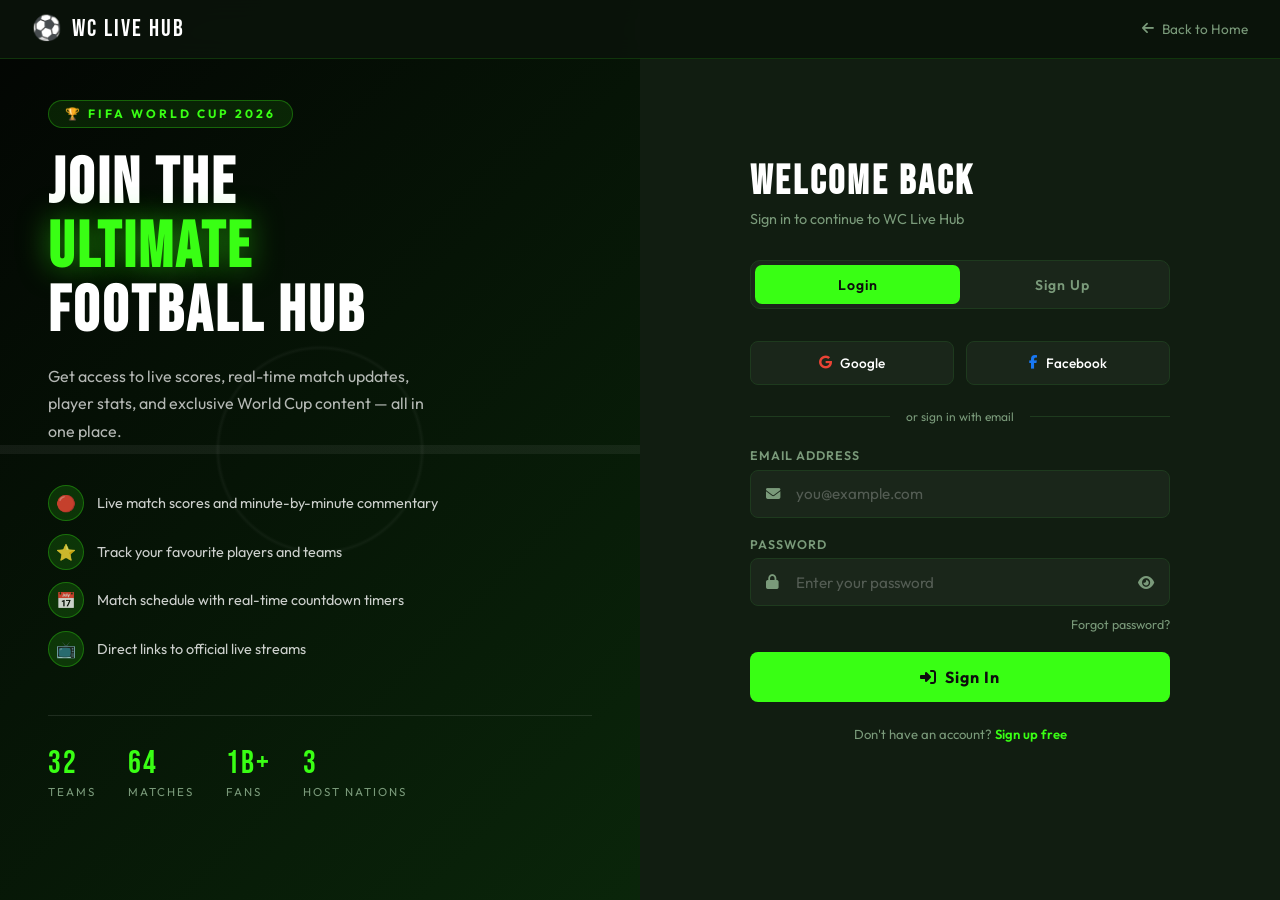
==== login.html @ 577395e6 "Add files via upload" ====
<!DOCTYPE html>
<html lang="en">
<head>
  <meta charset="UTF-8" />
  <meta name="viewport" content="width=device-width, initial-scale=1.0"/>
  <title>Login / Sign Up — FIFA World Cup Live Hub</title>
  <link href="https://fonts.googleapis.com/css2?family=Bebas+Neue&family=Outfit:wght@300;400;500;600;700&display=swap" rel="stylesheet"/>
  <link rel="stylesheet" href="https://cdnjs.cloudflare.com/ajax/libs/font-awesome/6.5.0/css/all.min.css"/>
  <style>
    /* ============================================================
       AUTH PAGE STYLES
       All styles are self-contained in this file so the page
       works independently — no need to import style.css.
    ============================================================ */

    /* CSS Variables — same palette as the main site */
    :root {
      --green-dark:  #0a3d0a;
      --green-mid:   #16711e;
      --green-neon:  #39ff14;
      --green-light: #4caf50;
      --white:       #ffffff;
      --black:       #0d0d0d;
      --dark-bg:     #0a130a;
      --card-bg:     #111d11;
      --card-border: #1e3a1e;
      --gold:        #ffd700;
      --red:         #ff3131;
      --text-muted:  #7a9a7a;
      --font-display: 'Bebas Neue', sans-serif;
      --font-body:    'Outfit', sans-serif;
    }

    /* Reset */
    *, *::before, *::after { margin:0; padding:0; box-sizing:border-box; }
    html { scroll-behavior: smooth; }
    body {
      font-family: var(--font-body);
      background: var(--dark-bg);
      color: var(--white);
      min-height: 100vh;
      overflow-x: hidden;
    }

    /* ---- TOP NAV ---- */
    .top-nav {
      position: fixed;
      top: 0; left: 0; right: 0;
      z-index: 100;
      display: flex;
      align-items: center;
      justify-content: space-between;
      padding: 0.9rem 2rem;
      background: rgba(10,19,10,0.9);
      backdrop-filter: blur(12px);
      border-bottom: 1px solid rgba(57,255,20,0.15);
    }

    .nav-logo {
      display: flex;
      align-items: center;
      gap: 0.5rem;
      font-family: var(--font-display);
      font-size: 1.5rem;
      letter-spacing: 2px;
      text-decoration: none;
      color: var(--white);
    }

    .back-home {
      display: flex;
      align-items: center;
      gap: 0.5rem;
      font-size: 0.85rem;
      color: var(--text-muted);
      text-decoration: none;
      transition: color 0.2s;
    }
    .back-home:hover { color: var(--green-neon); }

    /* ---- PAGE LAYOUT: two-column split ---- */
    .auth-page {
      display: grid;
      grid-template-columns: 1fr 1fr;
      min-height: 100vh;
    }

    /* ---- LEFT PANEL: Football photo + quote ---- */
    .auth-left {
      position: relative;
      overflow: hidden;
      /* Real football stadium photo */
      background-image: url('https://images.unsplash.com/photo-1522778119026-d647f0596c20?w=1200&q=90');
      background-size: cover;
      background-position: center;
    }

    /* Dark overlay so text is readable */
    .auth-left-overlay {
      position: absolute;
      inset: 0;
      background: linear-gradient(
        135deg,
        rgba(0,0,0,0.75) 0%,
        rgba(10,50,10,0.6) 100%
      );
    }

    /* Pitch lines pattern on top of the photo */
    .auth-left-pattern {
      position: absolute;
      inset: 0;
      background-image:
        radial-gradient(circle at 50% 50%,
          transparent 18%,
          rgba(255,255,255,0.04) 18.5%,
          transparent 19%),
        linear-gradient(to bottom,
          transparent 49.5%,
          rgba(255,255,255,0.06) 49.5%,
          rgba(255,255,255,0.06) 50.5%,
          transparent 50.5%);
    }

    .auth-left-content {
      position: relative;
      z-index: 2;
      display: flex;
      flex-direction: column;
      justify-content: center;
      height: 100%;
      padding: 5rem 3rem;
    }

    .auth-badge {
      display: inline-flex;
      align-items: center;
      gap: 0.5rem;
      font-size: 0.75rem;
      font-weight: 700;
      letter-spacing: 3px;
      text-transform: uppercase;
      color: var(--green-neon);
      background: rgba(57,255,20,0.1);
      border: 1px solid rgba(57,255,20,0.3);
      padding: 0.35rem 1rem;
      border-radius: 20px;
      margin-bottom: 1.5rem;
      width: fit-content;
    }

    .auth-left-title {
      font-family: var(--font-display);
      font-size: clamp(2.5rem, 5vw, 4.5rem);
      line-height: 1;
      letter-spacing: 3px;
      color: var(--white);
      margin-bottom: 1.2rem;
    }

    .auth-left-title span {
      color: var(--green-neon);
      text-shadow: 0 0 30px rgba(57,255,20,0.5);
    }

    .auth-left-desc {
      font-size: 1rem;
      color: rgba(255,255,255,0.7);
      line-height: 1.7;
      max-width: 380px;
      margin-bottom: 2.5rem;
    }

    /* Feature pill list */
    .auth-features {
      display: flex;
      flex-direction: column;
      gap: 0.8rem;
    }

    .auth-feature {
      display: flex;
      align-items: center;
      gap: 0.8rem;
      font-size: 0.9rem;
      color: rgba(255,255,255,0.8);
    }

    .feature-icon {
      width: 36px; height: 36px;
      border-radius: 50%;
      background: rgba(57,255,20,0.15);
      border: 1px solid rgba(57,255,20,0.3);
      display: flex; align-items: center; justify-content: center;
      font-size: 1rem;
      flex-shrink: 0;
    }

    /* Stats strip at the bottom of left panel */
    .auth-stats {
      display: flex;
      gap: 2rem;
      margin-top: 3rem;
      padding-top: 2rem;
      border-top: 1px solid rgba(255,255,255,0.1);
    }

    .auth-stat span:first-child {
      display: block;
      font-family: var(--font-display);
      font-size: 2rem;
      color: var(--green-neon);
      letter-spacing: 2px;
      line-height: 1;
    }

    .auth-stat span:last-child {
      font-size: 0.72rem;
      text-transform: uppercase;
      letter-spacing: 2px;
      color: var(--text-muted);
    }

    /* ---- RIGHT PANEL: Form ---- */
    .auth-right {
      display: flex;
      flex-direction: column;
      align-items: center;
      justify-content: center;
      padding: 5rem 3rem;
      background: var(--card-bg);
      overflow-y: auto;
    }

    .auth-form-box {
      width: 100%;
      max-width: 420px;
    }

    .auth-form-box h2 {
      font-family: var(--font-display);
      font-size: 2.5rem;
      letter-spacing: 3px;
      margin-bottom: 0.3rem;
    }

    .auth-form-box p.sub {
      font-size: 0.9rem;
      color: var(--text-muted);
      margin-bottom: 2rem;
    }

    /* ---- Tab switcher: LOGIN / SIGN UP ---- */
    .auth-tabs {
      display: flex;
      background: rgba(255,255,255,0.04);
      border-radius: 10px;
      padding: 4px;
      margin-bottom: 2rem;
      border: 1px solid var(--card-border);
    }

    .auth-tab {
      flex: 1;
      padding: 0.65rem;
      text-align: center;
      font-size: 0.88rem;
      font-weight: 600;
      letter-spacing: 1px;
      cursor: pointer;
      border-radius: 7px;
      transition: all 0.25s ease;
      color: var(--text-muted);
      border: none;
      background: none;
      font-family: var(--font-body);
    }

    .auth-tab.active {
      background: var(--green-neon);
      color: var(--black);
    }

    /* ---- Form panels — only one visible at a time ---- */
    .form-panel { display: none; }
    .form-panel.active { display: block; }

    /* ---- Input group ---- */
    .input-group {
      position: relative;
      margin-bottom: 1.2rem;
    }

    .input-group label {
      display: block;
      font-size: 0.78rem;
      font-weight: 600;
      letter-spacing: 1px;
      text-transform: uppercase;
      color: var(--text-muted);
      margin-bottom: 0.4rem;
    }

    .input-group .input-wrap {
      position: relative;
    }

    /* Icon inside the input field */
    .input-group .input-icon {
      position: absolute;
      left: 1rem;
      top: 50%;
      transform: translateY(-50%);
      color: var(--text-muted);
      font-size: 0.9rem;
      pointer-events: none;
    }

    .input-group input {
      width: 100%;
      padding: 0.85rem 1rem 0.85rem 2.8rem;
      background: rgba(255,255,255,0.04);
      border: 1px solid var(--card-border);
      border-radius: 8px;
      color: var(--white);
      font-family: var(--font-body);
      font-size: 0.95rem;
      transition: border-color 0.25s, box-shadow 0.25s;
      outline: none;
    }

    .input-group input:focus {
      border-color: var(--green-neon);
      box-shadow: 0 0 0 3px rgba(57,255,20,0.1);
    }

    .input-group input::placeholder {
      color: rgba(255,255,255,0.25);
    }

    /* Toggle password visibility button */
    .eye-btn {
      position: absolute;
      right: 0.8rem;
      top: 50%;
      transform: translateY(-50%);
      background: none;
      border: none;
      color: var(--text-muted);
      cursor: pointer;
      font-size: 0.9rem;
      padding: 0.2rem;
    }

    .eye-btn:hover { color: var(--green-neon); }

    /* Two inputs side by side */
    .input-row {
      display: grid;
      grid-template-columns: 1fr 1fr;
      gap: 1rem;
    }

    /* Favourite team selector */
    .input-group select {
      width: 100%;
      padding: 0.85rem 1rem 0.85rem 2.8rem;
      background: rgba(255,255,255,0.04);
      border: 1px solid var(--card-border);
      border-radius: 8px;
      color: var(--white);
      font-family: var(--font-body);
      font-size: 0.95rem;
      outline: none;
      cursor: pointer;
      transition: border-color 0.25s;
      -webkit-appearance: none;
      appearance: none;
    }

    .input-group select:focus {
      border-color: var(--green-neon);
    }

    .input-group select option {
      background: var(--card-bg);
      color: var(--white);
    }

    /* Checkbox style */
    .checkbox-group {
      display: flex;
      align-items: flex-start;
      gap: 0.6rem;
      margin-bottom: 1.5rem;
      font-size: 0.82rem;
      color: var(--text-muted);
    }

    .checkbox-group input[type="checkbox"] {
      width: 16px; height: 16px;
      margin-top: 2px;
      accent-color: var(--green-neon);
      cursor: pointer;
      flex-shrink: 0;
    }

    .checkbox-group a {
      color: var(--green-neon);
      text-decoration: none;
    }

    .checkbox-group a:hover { text-decoration: underline; }

    /* Submit button */
    .submit-btn {
      width: 100%;
      padding: 0.95rem;
      background: var(--green-neon);
      color: var(--black);
      border: none;
      border-radius: 8px;
      font-family: var(--font-body);
      font-size: 1rem;
      font-weight: 700;
      letter-spacing: 1px;
      cursor: pointer;
      transition: all 0.3s ease;
      display: flex;
      align-items: center;
      justify-content: center;
      gap: 0.5rem;
    }

    .submit-btn:hover {
      background: #2dcc0f;
      transform: translateY(-2px);
      box-shadow: 0 8px 25px rgba(57,255,20,0.35);
    }

    .submit-btn:active {
      transform: translateY(0);
    }

    /* Divider with "or" text */
    .divider {
      display: flex;
      align-items: center;
      gap: 1rem;
      margin: 1.5rem 0;
      font-size: 0.75rem;
      color: var(--text-muted);
    }

    .divider::before,
    .divider::after {
      content: '';
      flex: 1;
      height: 1px;
      background: var(--card-border);
    }

    /* Social login buttons (Google / Apple) */
    .social-btns {
      display: grid;
      grid-template-columns: 1fr 1fr;
      gap: 0.8rem;
      margin-bottom: 1.5rem;
    }

    .social-btn {
      display: flex;
      align-items: center;
      justify-content: center;
      gap: 0.5rem;
      padding: 0.75rem;
      background: rgba(255,255,255,0.04);
      border: 1px solid var(--card-border);
      border-radius: 8px;
      color: var(--white);
      font-size: 0.85rem;
      font-weight: 500;
      cursor: pointer;
      transition: all 0.25s;
      font-family: var(--font-body);
    }

    .social-btn:hover {
      border-color: var(--green-neon);
      background: rgba(57,255,20,0.05);
    }

    /* Forgot password link */
    .forgot-link {
      text-align: right;
      margin-top: -0.8rem;
      margin-bottom: 1.2rem;
    }

    .forgot-link a {
      font-size: 0.78rem;
      color: var(--text-muted);
      text-decoration: none;
      transition: color 0.2s;
    }

    .forgot-link a:hover { color: var(--green-neon); }

    /* Password strength bar */
    .strength-bar-wrap {
      margin-top: 0.4rem;
    }

    .strength-bar-track {
      height: 4px;
      background: rgba(255,255,255,0.08);
      border-radius: 2px;
      overflow: hidden;
    }

    .strength-bar-fill {
      height: 100%;
      width: 0%;
      border-radius: 2px;
      transition: width 0.4s, background 0.4s;
    }

    .strength-label {
      font-size: 0.7rem;
      color: var(--text-muted);
      margin-top: 0.3rem;
    }

    /* Success / Error toast notification */
    .toast {
      display: none;
      position: fixed;
      top: 5rem; right: 1.5rem;
      z-index: 9999;
      padding: 1rem 1.5rem;
      border-radius: 10px;
      font-size: 0.9rem;
      font-weight: 600;
      min-width: 260px;
      animation: slide-in-right 0.4s ease;
      box-shadow: 0 8px 30px rgba(0,0,0,0.4);
    }

    .toast.success {
      background: var(--green-mid);
      border: 1px solid var(--green-neon);
      color: var(--white);
    }

    .toast.error {
      background: #3d0a0a;
      border: 1px solid var(--red);
      color: var(--white);
    }

    @keyframes slide-in-right {
      from { transform: translateX(120%); opacity: 0; }
      to   { transform: translateX(0);   opacity: 1; }
    }

    /* ---- RESPONSIVE ---- */
    @media (max-width: 768px) {
      .auth-page { grid-template-columns: 1fr; }
      .auth-left  { display: none; } /* Hide photo on mobile */
      .auth-right { padding: 5rem 1.5rem 2rem; }
      .input-row  { grid-template-columns: 1fr; }
      .social-btns { grid-template-columns: 1fr; }
    }
  </style>
</head>
<body>

  <!-- ---- TOP NAVIGATION ---- -->
  <nav class="top-nav">
    <a href="index.html" class="nav-logo">
      <span>⚽</span> WC Live Hub
    </a>
    <a href="index.html" class="back-home">
      <i class="fa fa-arrow-left"></i> Back to Home
    </a>
  </nav>

  <!-- ---- TOAST NOTIFICATION ---- -->
  <!-- This appears in the corner when login/signup succeeds or fails -->
  <div class="toast" id="toast"></div>

  <!-- ============================================================
       MAIN AUTH PAGE — Two-column layout
  ============================================================ -->
  <div class="auth-page">

    <!-- ======== LEFT PANEL: Pitch photo + info ======== -->
    <div class="auth-left">
      <div class="auth-left-overlay"></div>
      <div class="auth-left-pattern"></div>

      <div class="auth-left-content">
        <span class="auth-badge">🏆 FIFA WORLD CUP 2026</span>

        <h1 class="auth-left-title">
          Join The<br/>
          <span>Ultimate</span><br/>
          Football Hub
        </h1>

        <p class="auth-left-desc">
          Get access to live scores, real-time match updates,
          player stats, and exclusive World Cup content — all in one place.
        </p>

        <!-- Feature list -->
        <div class="auth-features">
          <div class="auth-feature">
            <div class="feature-icon">🔴</div>
            <span>Live match scores and minute-by-minute commentary</span>
          </div>
          <div class="auth-feature">
            <div class="feature-icon">⭐</div>
            <span>Track your favourite players and teams</span>
          </div>
          <div class="auth-feature">
            <div class="feature-icon">📅</div>
            <span>Match schedule with real-time countdown timers</span>
          </div>
          <div class="auth-feature">
            <div class="feature-icon">📺</div>
            <span>Direct links to official live streams</span>
          </div>
        </div>

        <!-- Stat strip -->
        <div class="auth-stats">
          <div class="auth-stat">
            <span>32</span><span>Teams</span>
          </div>
          <div class="auth-stat">
            <span>64</span><span>Matches</span>
          </div>
          <div class="auth-stat">
            <span>1B+</span><span>Fans</span>
          </div>
          <div class="auth-stat">
            <span>3</span><span>Host Nations</span>
          </div>
        </div>
      </div>
    </div>

    <!-- ======== RIGHT PANEL: Login / Signup form ======== -->
    <div class="auth-right">
      <div class="auth-form-box">

        <h2 id="formTitle">Welcome Back</h2>
        <p class="sub" id="formSub">Sign in to continue to WC Live Hub</p>

        <!-- Tab switcher -->
        <div class="auth-tabs">
          <button class="auth-tab active" id="loginTab" onclick="switchTab('login')">
            Login
          </button>
          <button class="auth-tab" id="signupTab" onclick="switchTab('signup')">
            Sign Up
          </button>
        </div>

        <!-- ============ LOGIN FORM ============ -->
        <div class="form-panel active" id="loginPanel">

          <!-- Social login buttons -->
          <div class="social-btns">
            <button class="social-btn" onclick="socialLogin('Google')">
              <i class="fab fa-google" style="color:#EA4335"></i> Google
            </button>
            <button class="social-btn" onclick="socialLogin('Facebook')">
              <i class="fab fa-facebook-f" style="color:#1877F2"></i> Facebook
            </button>
          </div>

          <div class="divider">or sign in with email</div>

          <!-- Email -->
          <div class="input-group">
            <label>Email Address</label>
            <div class="input-wrap">
              <i class="fa fa-envelope input-icon"></i>
              <input type="email" id="loginEmail"
                     placeholder="you@example.com"
                     autocomplete="email"/>
            </div>
          </div>

          <!-- Password -->
          <div class="input-group">
            <label>Password</label>
            <div class="input-wrap">
              <i class="fa fa-lock input-icon"></i>
              <input type="password" id="loginPassword"
                     placeholder="Enter your password"
                     autocomplete="current-password"/>
              <button class="eye-btn" onclick="togglePassword('loginPassword', this)" type="button">
                <i class="fa fa-eye"></i>
              </button>
            </div>
          </div>

          <!-- Forgot password -->
          <div class="forgot-link">
            <a href="#" onclick="showToast('Password reset link sent to your email!', 'success'); return false;">
              Forgot password?
            </a>
          </div>

          <!-- Submit -->
          <button class="submit-btn" onclick="handleLogin()">
            <i class="fa fa-sign-in-alt"></i> Sign In
          </button>

          <p style="text-align:center; margin-top:1.5rem; font-size:0.82rem; color:var(--text-muted)">
            Don't have an account?
            <a href="#" onclick="switchTab('signup'); return false;"
               style="color:var(--green-neon); text-decoration:none; font-weight:600">
              Sign up free
            </a>
          </p>
        </div>
        <!-- END LOGIN FORM -->

        <!-- ============ SIGNUP FORM ============ -->
        <div class="form-panel" id="signupPanel">

          <!-- Social signup -->
          <div class="social-btns">
            <button class="social-btn" onclick="socialLogin('Google')">
              <i class="fab fa-google" style="color:#EA4335"></i> Google
            </button>
            <button class="social-btn" onclick="socialLogin('Facebook')">
              <i class="fab fa-facebook-f" style="color:#1877F2"></i> Facebook
            </button>
          </div>

          <div class="divider">or create with email</div>

          <!-- First Name + Last Name (side by side) -->
          <div class="input-row">
            <div class="input-group">
              <label>First Name</label>
              <div class="input-wrap">
                <i class="fa fa-user input-icon"></i>
                <input type="text" id="firstName" placeholder="John"/>
              </div>
            </div>
            <div class="input-group">
              <label>Last Name</label>
              <div class="input-wrap">
                <i class="fa fa-user input-icon"></i>
                <input type="text" id="lastName" placeholder="Doe"/>
              </div>
            </div>
          </div>

          <!-- Email -->
          <div class="input-group">
            <label>Email Address</label>
            <div class="input-wrap">
              <i class="fa fa-envelope input-icon"></i>
              <input type="email" id="signupEmail"
                     placeholder="you@example.com"
                     autocomplete="email"/>
            </div>
          </div>

          <!-- Favourite Team dropdown -->
          <div class="input-group">
            <label>Favourite Team</label>
            <div class="input-wrap">
              <i class="fa fa-futbol input-icon"></i>
              <select id="favTeam">
                <option value="">Select your team...</option>
                <option>🇧🇷 Brazil</option>
                <option>🇦🇷 Argentina</option>
                <option>🇫🇷 France</option>
                <option>🇩🇪 Germany</option>
                <option>🏴󠁧󠁢󠁥󠁮󠁧󠁿 England</option>
                <option>🇪🇸 Spain</option>
                <option>🇵🇹 Portugal</option>
                <option>🇮🇹 Italy</option>
                <option>🇳🇱 Netherlands</option>
                <option>🇺🇸 USA</option>
                <option>🇯🇵 Japan</option>
                <option>🇲🇦 Morocco</option>
              </select>
            </div>
          </div>

          <!-- Password -->
          <div class="input-group">
            <label>Password</label>
            <div class="input-wrap">
              <i class="fa fa-lock input-icon"></i>
              <input type="password" id="signupPassword"
                     placeholder="Create a strong password"
                     oninput="checkStrength(this.value)"
                     autocomplete="new-password"/>
              <button class="eye-btn" onclick="togglePassword('signupPassword', this)" type="button">
                <i class="fa fa-eye"></i>
              </button>
            </div>
            <!-- Password strength indicator -->
            <div class="strength-bar-wrap">
              <div class="strength-bar-track">
                <div class="strength-bar-fill" id="strengthFill"></div>
              </div>
              <div class="strength-label" id="strengthLabel">Enter a password</div>
            </div>
          </div>

          <!-- Confirm Password -->
          <div class="input-group">
            <label>Confirm Password</label>
            <div class="input-wrap">
              <i class="fa fa-lock input-icon"></i>
              <input type="password" id="confirmPassword"
                     placeholder="Re-enter your password"
                     autocomplete="new-password"/>
              <button class="eye-btn" onclick="togglePassword('confirmPassword', this)" type="button">
                <i class="fa fa-eye"></i>
              </button>
            </div>
          </div>

          <!-- Terms & conditions checkbox -->
          <div class="checkbox-group">
            <input type="checkbox" id="termsCheck"/>
            <label for="termsCheck">
              I agree to the
              <a href="#" onclick="return false;">Terms of Service</a> and
              <a href="#" onclick="return false;">Privacy Policy</a>
            </label>
          </div>

          <!-- Submit -->
          <button class="submit-btn" onclick="handleSignup()">
            <i class="fa fa-user-plus"></i> Create Account
          </button>

          <p style="text-align:center; margin-top:1.5rem; font-size:0.82rem; color:var(--text-muted)">
            Already have an account?
            <a href="#" onclick="switchTab('login'); return false;"
               style="color:var(--green-neon); text-decoration:none; font-weight:600">
              Sign in
            </a>
          </p>
        </div>
        <!-- END SIGNUP FORM -->

      </div>
    </div>
    <!-- END RIGHT PANEL -->

  </div>
  <!-- END AUTH PAGE -->

  <!-- ============================================================
       JAVASCRIPT FOR AUTH PAGE
  ============================================================ -->
  <script>

    // ============================================================
    // TAB SWITCHER — toggle between Login and Sign Up panels
    // ============================================================
    function switchTab(tab) {
      const loginTab    = document.getElementById("loginTab");
      const signupTab   = document.getElementById("signupTab");
      const loginPanel  = document.getElementById("loginPanel");
      const signupPanel = document.getElementById("signupPanel");
      const formTitle   = document.getElementById("formTitle");
      const formSub     = document.getElementById("formSub");

      if (tab === "login") {
        // Activate Login tab
        loginTab.classList.add("active");
        signupTab.classList.remove("active");
        loginPanel.classList.add("active");
        signupPanel.classList.remove("active");
        formTitle.innerText = "Welcome Back";
        formSub.innerText   = "Sign in to continue to WC Live Hub";

      } else {
        // Activate Sign Up tab
        signupTab.classList.add("active");
        loginTab.classList.remove("active");
        signupPanel.classList.add("active");
        loginPanel.classList.remove("active");
        formTitle.innerText = "Create Account";
        formSub.innerText   = "Join millions of football fans worldwide";
      }
    }


    // ============================================================
    // SHOW TOAST — small notification popup in the corner
    // type: "success" (green) or "error" (red)
    // ============================================================
    function showToast(message, type) {
      const toast = document.getElementById("toast");
      toast.textContent = (type === "success" ? "✅ " : "❌ ") + message;
      toast.className   = "toast " + type;
      toast.style.display = "block";

      // Auto-hide after 3.5 seconds
      setTimeout(function () {
        toast.style.display = "none";
      }, 3500);
    }


    // ============================================================
    // TOGGLE PASSWORD VISIBILITY
    // ============================================================
    function togglePassword(inputId, btn) {
      const input = document.getElementById(inputId);
      const icon  = btn.querySelector("i");

      if (input.type === "password") {
        input.type = "text";       // Show password
        icon.className = "fa fa-eye-slash";
      } else {
        input.type = "password";   // Hide password
        icon.className = "fa fa-eye";
      }
    }


    // ============================================================
    // PASSWORD STRENGTH CHECKER
    // Checks length, numbers, uppercase, special characters
    // ============================================================
    function checkStrength(password) {
      const fill  = document.getElementById("strengthFill");
      const label = document.getElementById("strengthLabel");

      let score = 0;

      if (password.length >= 8)                        score++; // Length
      if (/[A-Z]/.test(password))                      score++; // Uppercase
      if (/[0-9]/.test(password))                      score++; // Numbers
      if (/[^A-Za-z0-9]/.test(password))               score++; // Special chars

      // Map score to visual feedback
      const levels = [
        { width: "0%",   color: "transparent", text: "Enter a password" },
        { width: "25%",  color: "#ff3131",      text: "Weak — too short" },
        { width: "50%",  color: "#ff9900",      text: "Fair — add numbers" },
        { width: "75%",  color: "#ffd700",      text: "Good — add symbols" },
        { width: "100%", color: "#39ff14",      text: "Strong ✓" }
      ];

      const level = password.length === 0 ? 0 : score;
      fill.style.width      = levels[level].width;
      fill.style.background = levels[level].color;
      label.textContent     = levels[level].text;
      label.style.color     = levels[level].color;
    }


    // ============================================================
    // HANDLE LOGIN — validates form and redirects on success
    // ============================================================
    function handleLogin() {
      const email    = document.getElementById("loginEmail").value.trim();
      const password = document.getElementById("loginPassword").value;

      // Basic validation — check fields are not empty
      if (!email || !password) {
        showToast("Please fill in all fields.", "error");
        return;
      }

      // Check valid email format using a simple regex pattern
      const emailRegex = /^[^\s@]+@[^\s@]+\.[^\s@]+$/;
      if (!emailRegex.test(email)) {
        showToast("Please enter a valid email address.", "error");
        return;
      }

      if (password.length < 6) {
        showToast("Password must be at least 6 characters.", "error");
        return;
      }

      // ---- Success! ----
      // In a real project this would call an API/backend.
      // Here we simulate it by saving to localStorage and redirecting.
      localStorage.setItem("wc_user_email", email);
      localStorage.setItem("wc_logged_in", "true");

      showToast("Login successful! Redirecting...", "success");

      // Redirect to main page after 1.5 seconds
      setTimeout(function () {
        window.location.href = "index.html";
      }, 1500);
    }


    // ============================================================
    // HANDLE SIGNUP — validates all fields
    // ============================================================
    function handleSignup() {
      const firstName = document.getElementById("firstName").value.trim();
      const lastName  = document.getElementById("lastName").value.trim();
      const email     = document.getElementById("signupEmail").value.trim();
      const password  = document.getElementById("signupPassword").value;
      const confirm   = document.getElementById("confirmPassword").value;
      const terms     = document.getElementById("termsCheck").checked;

      // Check all fields are filled
      if (!firstName || !lastName || !email || !password || !confirm) {
        showToast("Please fill in all fields.", "error");
        return;
      }

      // Valid email check
      const emailRegex = /^[^\s@]+@[^\s@]+\.[^\s@]+$/;
      if (!emailRegex.test(email)) {
        showToast("Please enter a valid email address.", "error");
        return;
      }

      // Password minimum length
      if (password.length < 8) {
        showToast("Password must be at least 8 characters.", "error");
        return;
      }

      // Passwords must match
      if (password !== confirm) {
        showToast("Passwords do not match.", "error");
        return;
      }

      // User must agree to terms
      if (!terms) {
        showToast("Please accept the Terms of Service.", "error");
        return;
      }

      // ---- Success! ----
      localStorage.setItem("wc_user_name",  firstName + " " + lastName);
      localStorage.setItem("wc_user_email", email);
      localStorage.setItem("wc_logged_in",  "true");

      showToast("Account created! Welcome to WC Live Hub 🎉", "success");

      setTimeout(function () {
        window.location.href = "index.html";
      }, 1800);
    }


    // ============================================================
    // SOCIAL LOGIN (demo only)
    // ============================================================
    function socialLogin(provider) {
      showToast("Connecting to " + provider + "...", "success");
      setTimeout(function () {
        localStorage.setItem("wc_logged_in", "true");
        localStorage.setItem("wc_user_email", provider.toLowerCase() + "@demo.com");
        window.location.href = "index.html";
      }, 1500);
    }


    // ============================================================
    // CHECK IF ALREADY LOGGED IN
    // If the user visits login page while already logged in,
    // redirect them straight to the homepage.
    // ============================================================
    if (localStorage.getItem("wc_logged_in") === "true") {
      // Comment out this line if you want to always see the login page
      // window.location.href = "index.html";
    }

  </script>
</body>
</html>
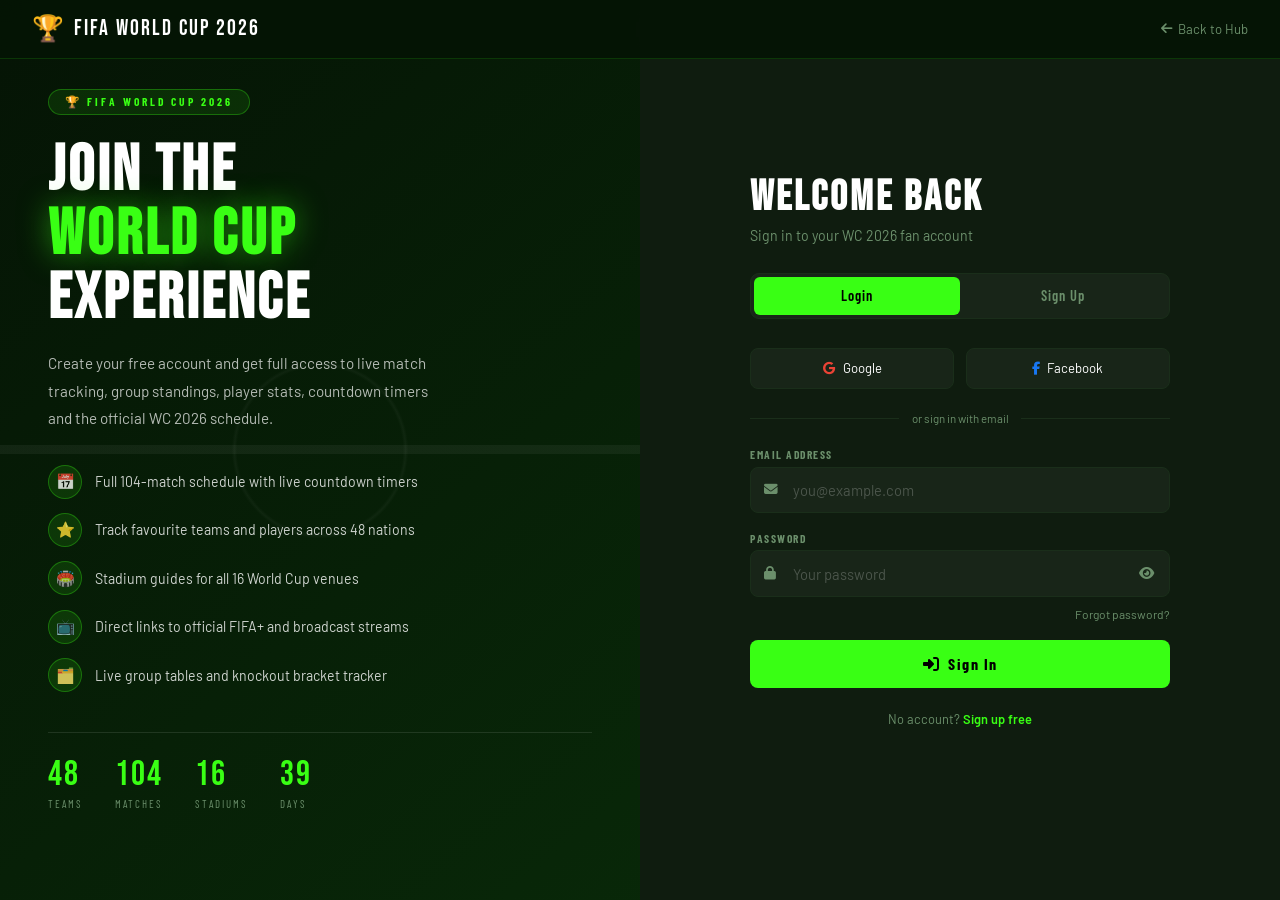
==== commit aafc7733: "Add files via upload" ====
--- a/login.html
+++ b/login.html
@@ -1,1091 +1,549 @@
 <!DOCTYPE html>
 <html lang="en">
 <head>
-  <meta charset="UTF-8" />
+  <meta charset="UTF-8"/>
   <meta name="viewport" content="width=device-width, initial-scale=1.0"/>
-  <title>Login / Sign Up — FIFA World Cup Live Hub</title>
-  <link href="https://fonts.googleapis.com/css2?family=Bebas+Neue&family=Outfit:wght@300;400;500;600;700&display=swap" rel="stylesheet"/>
+  <title>Login / Sign Up — FIFA World Cup 2026 Fan Hub</title>
+  <link href="https://fonts.googleapis.com/css2?family=Bebas+Neue&family=Barlow+Condensed:wght@400;600;700;800&family=Barlow:wght@300;400;500;600&display=swap" rel="stylesheet"/>
   <link rel="stylesheet" href="https://cdnjs.cloudflare.com/ajax/libs/font-awesome/6.5.0/css/all.min.css"/>
   <style>
-    /* ============================================================
-       AUTH PAGE STYLES
-       All styles are self-contained in this file so the page
-       works independently — no need to import style.css.
-    ============================================================ */
-
-    /* CSS Variables — same palette as the main site */
-    :root {
-      --green-dark:  #0a3d0a;
-      --green-mid:   #16711e;
-      --green-neon:  #39ff14;
-      --green-light: #4caf50;
-      --white:       #ffffff;
-      --black:       #0d0d0d;
-      --dark-bg:     #0a130a;
-      --card-bg:     #111d11;
-      --card-border: #1e3a1e;
-      --gold:        #ffd700;
-      --red:         #ff3131;
-      --text-muted:  #7a9a7a;
-      --font-display: 'Bebas Neue', sans-serif;
-      --font-body:    'Outfit', sans-serif;
-    }
-
-    /* Reset */
-    *, *::before, *::after { margin:0; padding:0; box-sizing:border-box; }
-    html { scroll-behavior: smooth; }
-    body {
-      font-family: var(--font-body);
-      background: var(--dark-bg);
-      color: var(--white);
-      min-height: 100vh;
-      overflow-x: hidden;
-    }
-
-    /* ---- TOP NAV ---- */
-    .top-nav {
-      position: fixed;
-      top: 0; left: 0; right: 0;
-      z-index: 100;
-      display: flex;
-      align-items: center;
-      justify-content: space-between;
-      padding: 0.9rem 2rem;
-      background: rgba(10,19,10,0.9);
-      backdrop-filter: blur(12px);
-      border-bottom: 1px solid rgba(57,255,20,0.15);
-    }
-
-    .nav-logo {
-      display: flex;
-      align-items: center;
-      gap: 0.5rem;
-      font-family: var(--font-display);
-      font-size: 1.5rem;
-      letter-spacing: 2px;
-      text-decoration: none;
-      color: var(--white);
-    }
-
-    .back-home {
-      display: flex;
-      align-items: center;
-      gap: 0.5rem;
-      font-size: 0.85rem;
-      color: var(--text-muted);
-      text-decoration: none;
-      transition: color 0.2s;
-    }
-    .back-home:hover { color: var(--green-neon); }
-
-    /* ---- PAGE LAYOUT: two-column split ---- */
-    .auth-page {
-      display: grid;
-      grid-template-columns: 1fr 1fr;
-      min-height: 100vh;
-    }
-
-    /* ---- LEFT PANEL: Football photo + quote ---- */
-    .auth-left {
-      position: relative;
-      overflow: hidden;
-      /* Real football stadium photo */
-      background-image: url('https://images.unsplash.com/photo-1522778119026-d647f0596c20?w=1200&q=90');
-      background-size: cover;
-      background-position: center;
-    }
-
-    /* Dark overlay so text is readable */
-    .auth-left-overlay {
-      position: absolute;
-      inset: 0;
-      background: linear-gradient(
-        135deg,
-        rgba(0,0,0,0.75) 0%,
-        rgba(10,50,10,0.6) 100%
-      );
-    }
-
-    /* Pitch lines pattern on top of the photo */
-    .auth-left-pattern {
-      position: absolute;
-      inset: 0;
-      background-image:
-        radial-gradient(circle at 50% 50%,
-          transparent 18%,
-          rgba(255,255,255,0.04) 18.5%,
-          transparent 19%),
-        linear-gradient(to bottom,
-          transparent 49.5%,
-          rgba(255,255,255,0.06) 49.5%,
-          rgba(255,255,255,0.06) 50.5%,
-          transparent 50.5%);
-    }
-
-    .auth-left-content {
-      position: relative;
-      z-index: 2;
-      display: flex;
-      flex-direction: column;
-      justify-content: center;
-      height: 100%;
-      padding: 5rem 3rem;
-    }
-
-    .auth-badge {
-      display: inline-flex;
-      align-items: center;
-      gap: 0.5rem;
-      font-size: 0.75rem;
-      font-weight: 700;
-      letter-spacing: 3px;
-      text-transform: uppercase;
-      color: var(--green-neon);
-      background: rgba(57,255,20,0.1);
-      border: 1px solid rgba(57,255,20,0.3);
-      padding: 0.35rem 1rem;
-      border-radius: 20px;
-      margin-bottom: 1.5rem;
-      width: fit-content;
-    }
-
-    .auth-left-title {
-      font-family: var(--font-display);
-      font-size: clamp(2.5rem, 5vw, 4.5rem);
-      line-height: 1;
-      letter-spacing: 3px;
-      color: var(--white);
-      margin-bottom: 1.2rem;
-    }
-
-    .auth-left-title span {
-      color: var(--green-neon);
-      text-shadow: 0 0 30px rgba(57,255,20,0.5);
-    }
-
-    .auth-left-desc {
-      font-size: 1rem;
-      color: rgba(255,255,255,0.7);
-      line-height: 1.7;
-      max-width: 380px;
-      margin-bottom: 2.5rem;
-    }
-
-    /* Feature pill list */
-    .auth-features {
-      display: flex;
-      flex-direction: column;
-      gap: 0.8rem;
-    }
-
-    .auth-feature {
-      display: flex;
-      align-items: center;
-      gap: 0.8rem;
-      font-size: 0.9rem;
-      color: rgba(255,255,255,0.8);
-    }
-
-    .feature-icon {
-      width: 36px; height: 36px;
-      border-radius: 50%;
-      background: rgba(57,255,20,0.15);
-      border: 1px solid rgba(57,255,20,0.3);
-      display: flex; align-items: center; justify-content: center;
-      font-size: 1rem;
-      flex-shrink: 0;
-    }
-
-    /* Stats strip at the bottom of left panel */
-    .auth-stats {
-      display: flex;
-      gap: 2rem;
-      margin-top: 3rem;
-      padding-top: 2rem;
-      border-top: 1px solid rgba(255,255,255,0.1);
-    }
-
-    .auth-stat span:first-child {
-      display: block;
-      font-family: var(--font-display);
-      font-size: 2rem;
-      color: var(--green-neon);
-      letter-spacing: 2px;
-      line-height: 1;
-    }
-
-    .auth-stat span:last-child {
-      font-size: 0.72rem;
-      text-transform: uppercase;
-      letter-spacing: 2px;
-      color: var(--text-muted);
-    }
-
-    /* ---- RIGHT PANEL: Form ---- */
-    .auth-right {
-      display: flex;
-      flex-direction: column;
-      align-items: center;
-      justify-content: center;
-      padding: 5rem 3rem;
-      background: var(--card-bg);
-      overflow-y: auto;
-    }
-
-    .auth-form-box {
-      width: 100%;
-      max-width: 420px;
-    }
-
-    .auth-form-box h2 {
-      font-family: var(--font-display);
-      font-size: 2.5rem;
-      letter-spacing: 3px;
-      margin-bottom: 0.3rem;
-    }
-
-    .auth-form-box p.sub {
-      font-size: 0.9rem;
-      color: var(--text-muted);
-      margin-bottom: 2rem;
-    }
-
-    /* ---- Tab switcher: LOGIN / SIGN UP ---- */
-    .auth-tabs {
-      display: flex;
-      background: rgba(255,255,255,0.04);
-      border-radius: 10px;
-      padding: 4px;
-      margin-bottom: 2rem;
-      border: 1px solid var(--card-border);
-    }
-
-    .auth-tab {
-      flex: 1;
-      padding: 0.65rem;
-      text-align: center;
-      font-size: 0.88rem;
-      font-weight: 600;
-      letter-spacing: 1px;
-      cursor: pointer;
-      border-radius: 7px;
-      transition: all 0.25s ease;
-      color: var(--text-muted);
-      border: none;
-      background: none;
-      font-family: var(--font-body);
-    }
-
-    .auth-tab.active {
-      background: var(--green-neon);
-      color: var(--black);
-    }
-
-    /* ---- Form panels — only one visible at a time ---- */
-    .form-panel { display: none; }
-    .form-panel.active { display: block; }
-
-    /* ---- Input group ---- */
-    .input-group {
-      position: relative;
-      margin-bottom: 1.2rem;
-    }
-
-    .input-group label {
-      display: block;
-      font-size: 0.78rem;
-      font-weight: 600;
-      letter-spacing: 1px;
-      text-transform: uppercase;
-      color: var(--text-muted);
-      margin-bottom: 0.4rem;
-    }
-
-    .input-group .input-wrap {
-      position: relative;
-    }
-
-    /* Icon inside the input field */
-    .input-group .input-icon {
-      position: absolute;
-      left: 1rem;
-      top: 50%;
-      transform: translateY(-50%);
-      color: var(--text-muted);
-      font-size: 0.9rem;
-      pointer-events: none;
-    }
-
-    .input-group input {
-      width: 100%;
-      padding: 0.85rem 1rem 0.85rem 2.8rem;
-      background: rgba(255,255,255,0.04);
-      border: 1px solid var(--card-border);
-      border-radius: 8px;
-      color: var(--white);
-      font-family: var(--font-body);
-      font-size: 0.95rem;
-      transition: border-color 0.25s, box-shadow 0.25s;
-      outline: none;
-    }
-
-    .input-group input:focus {
-      border-color: var(--green-neon);
-      box-shadow: 0 0 0 3px rgba(57,255,20,0.1);
-    }
-
-    .input-group input::placeholder {
-      color: rgba(255,255,255,0.25);
-    }
-
-    /* Toggle password visibility button */
-    .eye-btn {
-      position: absolute;
-      right: 0.8rem;
-      top: 50%;
-      transform: translateY(-50%);
-      background: none;
-      border: none;
-      color: var(--text-muted);
-      cursor: pointer;
-      font-size: 0.9rem;
-      padding: 0.2rem;
-    }
-
-    .eye-btn:hover { color: var(--green-neon); }
-
-    /* Two inputs side by side */
-    .input-row {
-      display: grid;
-      grid-template-columns: 1fr 1fr;
-      gap: 1rem;
-    }
-
-    /* Favourite team selector */
-    .input-group select {
-      width: 100%;
-      padding: 0.85rem 1rem 0.85rem 2.8rem;
-      background: rgba(255,255,255,0.04);
-      border: 1px solid var(--card-border);
-      border-radius: 8px;
-      color: var(--white);
-      font-family: var(--font-body);
-      font-size: 0.95rem;
-      outline: none;
-      cursor: pointer;
-      transition: border-color 0.25s;
-      -webkit-appearance: none;
-      appearance: none;
-    }
-
-    .input-group select:focus {
-      border-color: var(--green-neon);
-    }
-
-    .input-group select option {
-      background: var(--card-bg);
-      color: var(--white);
-    }
-
-    /* Checkbox style */
-    .checkbox-group {
-      display: flex;
-      align-items: flex-start;
-      gap: 0.6rem;
-      margin-bottom: 1.5rem;
-      font-size: 0.82rem;
-      color: var(--text-muted);
-    }
-
-    .checkbox-group input[type="checkbox"] {
-      width: 16px; height: 16px;
-      margin-top: 2px;
-      accent-color: var(--green-neon);
-      cursor: pointer;
-      flex-shrink: 0;
-    }
-
-    .checkbox-group a {
-      color: var(--green-neon);
-      text-decoration: none;
-    }
-
-    .checkbox-group a:hover { text-decoration: underline; }
-
-    /* Submit button */
-    .submit-btn {
-      width: 100%;
-      padding: 0.95rem;
-      background: var(--green-neon);
-      color: var(--black);
-      border: none;
-      border-radius: 8px;
-      font-family: var(--font-body);
-      font-size: 1rem;
-      font-weight: 700;
-      letter-spacing: 1px;
-      cursor: pointer;
-      transition: all 0.3s ease;
-      display: flex;
-      align-items: center;
-      justify-content: center;
-      gap: 0.5rem;
-    }
-
-    .submit-btn:hover {
-      background: #2dcc0f;
-      transform: translateY(-2px);
-      box-shadow: 0 8px 25px rgba(57,255,20,0.35);
-    }
-
-    .submit-btn:active {
-      transform: translateY(0);
-    }
-
-    /* Divider with "or" text */
-    .divider {
-      display: flex;
-      align-items: center;
-      gap: 1rem;
-      margin: 1.5rem 0;
-      font-size: 0.75rem;
-      color: var(--text-muted);
-    }
-
-    .divider::before,
-    .divider::after {
-      content: '';
-      flex: 1;
-      height: 1px;
-      background: var(--card-border);
-    }
-
-    /* Social login buttons (Google / Apple) */
-    .social-btns {
-      display: grid;
-      grid-template-columns: 1fr 1fr;
-      gap: 0.8rem;
-      margin-bottom: 1.5rem;
-    }
-
-    .social-btn {
-      display: flex;
-      align-items: center;
-      justify-content: center;
-      gap: 0.5rem;
-      padding: 0.75rem;
-      background: rgba(255,255,255,0.04);
-      border: 1px solid var(--card-border);
-      border-radius: 8px;
-      color: var(--white);
-      font-size: 0.85rem;
-      font-weight: 500;
-      cursor: pointer;
-      transition: all 0.25s;
-      font-family: var(--font-body);
-    }
-
-    .social-btn:hover {
-      border-color: var(--green-neon);
-      background: rgba(57,255,20,0.05);
-    }
-
-    /* Forgot password link */
-    .forgot-link {
-      text-align: right;
-      margin-top: -0.8rem;
-      margin-bottom: 1.2rem;
-    }
-
-    .forgot-link a {
-      font-size: 0.78rem;
-      color: var(--text-muted);
-      text-decoration: none;
-      transition: color 0.2s;
-    }
-
-    .forgot-link a:hover { color: var(--green-neon); }
-
-    /* Password strength bar */
-    .strength-bar-wrap {
-      margin-top: 0.4rem;
-    }
-
-    .strength-bar-track {
-      height: 4px;
-      background: rgba(255,255,255,0.08);
-      border-radius: 2px;
-      overflow: hidden;
-    }
-
-    .strength-bar-fill {
-      height: 100%;
-      width: 0%;
-      border-radius: 2px;
-      transition: width 0.4s, background 0.4s;
-    }
-
-    .strength-label {
-      font-size: 0.7rem;
-      color: var(--text-muted);
-      margin-top: 0.3rem;
-    }
-
-    /* Success / Error toast notification */
-    .toast {
-      display: none;
-      position: fixed;
-      top: 5rem; right: 1.5rem;
-      z-index: 9999;
-      padding: 1rem 1.5rem;
-      border-radius: 10px;
-      font-size: 0.9rem;
-      font-weight: 600;
-      min-width: 260px;
-      animation: slide-in-right 0.4s ease;
-      box-shadow: 0 8px 30px rgba(0,0,0,0.4);
-    }
-
-    .toast.success {
-      background: var(--green-mid);
-      border: 1px solid var(--green-neon);
-      color: var(--white);
-    }
-
-    .toast.error {
-      background: #3d0a0a;
-      border: 1px solid var(--red);
-      color: var(--white);
-    }
-
-    @keyframes slide-in-right {
-      from { transform: translateX(120%); opacity: 0; }
-      to   { transform: translateX(0);   opacity: 1; }
-    }
-
-    /* ---- RESPONSIVE ---- */
-    @media (max-width: 768px) {
-      .auth-page { grid-template-columns: 1fr; }
-      .auth-left  { display: none; } /* Hide photo on mobile */
-      .auth-right { padding: 5rem 1.5rem 2rem; }
-      .input-row  { grid-template-columns: 1fr; }
-      .social-btns { grid-template-columns: 1fr; }
-    }
+/* ════════════════════════════════════════════════
+   FIFA WC 2026 — LOGIN / SIGNUP PAGE STYLES
+   Self-contained (no external style.css needed)
+════════════════════════════════════════════════ */
+:root {
+  --g1: #051405;
+  --g2: #0b1f0b;
+  --g3: #122012;
+  --green: #39ff14;
+  --green2: #16711e;
+  --gold: #ffd700;
+  --red: #ff3131;
+  --white: #ffffff;
+  --muted: #6b8f6b;
+  --card: #0f1c0f;
+  --border: #1a2e1a;
+  --font-d: 'Bebas Neue', sans-serif;
+  --font-c: 'Barlow Condensed', sans-serif;
+  --font-b: 'Barlow', sans-serif;
+}
+*,*::before,*::after{margin:0;padding:0;box-sizing:border-box}
+html{scroll-behavior:smooth}
+body{font-family:var(--font-b);background:var(--g1);color:var(--white);min-height:100vh;overflow-x:hidden}
+a{text-decoration:none;color:inherit}
+
+/* ── TOP BAR ── */
+.top-bar{
+  position:fixed;top:0;left:0;right:0;z-index:100;
+  display:flex;align-items:center;justify-content:space-between;
+  padding:.8rem 2rem;
+  background:rgba(5,20,5,.9);
+  backdrop-filter:blur(14px);
+  border-bottom:1px solid rgba(57,255,20,.15);
+}
+.tb-logo{display:flex;align-items:center;gap:.5rem;font-family:var(--font-d);font-size:1.4rem;letter-spacing:2px}
+.tb-logo span{font-size:1.6rem}
+.tb-back{display:flex;align-items:center;gap:.4rem;font-size:.82rem;color:var(--muted);transition:color .2s}
+.tb-back:hover{color:var(--green)}
+
+/* ── LAYOUT ── */
+.auth-wrap{display:grid;grid-template-columns:1fr 1fr;min-height:100vh}
+
+/* ── LEFT PANEL ── */
+.auth-left{
+  position:relative;overflow:hidden;
+  background:url('https://images.unsplash.com/photo-1431324155629-1a6deb1dec8d?w=1400&q=90') center/cover no-repeat;
+}
+.al-overlay{
+  position:absolute;inset:0;
+  background:linear-gradient(140deg,rgba(5,20,5,.85) 0%,rgba(10,50,10,.65) 100%);
+}
+.al-pattern{
+  position:absolute;inset:0;
+  background-image:
+    radial-gradient(circle at 50% 50%,transparent 15%,rgba(255,255,255,.035) 15.5%,transparent 16%),
+    linear-gradient(transparent 49.5%,rgba(255,255,255,.05) 49.5%,rgba(255,255,255,.05) 50.5%,transparent 50.5%);
+}
+.al-body{
+  position:relative;z-index:2;
+  display:flex;flex-direction:column;justify-content:center;
+  height:100%;padding:5rem 3rem;
+}
+.al-badge{
+  display:inline-flex;align-items:center;gap:.4rem;
+  font-family:var(--font-c);font-size:.72rem;font-weight:700;
+  letter-spacing:3px;text-transform:uppercase;
+  color:var(--green);background:rgba(57,255,20,.1);
+  border:1px solid rgba(57,255,20,.3);
+  padding:.3rem 1rem;border-radius:20px;margin-bottom:1.5rem;width:fit-content;
+}
+.al-title{
+  font-family:var(--font-d);
+  font-size:clamp(2.5rem,5vw,4.8rem);
+  line-height:1;letter-spacing:3px;margin-bottom:1.2rem;
+}
+.al-title em{color:var(--green);text-shadow:0 0 30px rgba(57,255,20,.5);font-style:normal}
+.al-desc{font-size:.95rem;color:rgba(255,255,255,.7);line-height:1.8;max-width:380px;margin-bottom:2rem}
+.al-perks{display:flex;flex-direction:column;gap:.9rem;margin-bottom:2.5rem}
+.perk{display:flex;align-items:center;gap:.8rem;font-size:.88rem;color:rgba(255,255,255,.8)}
+.perk-icon{
+  width:34px;height:34px;border-radius:50%;flex-shrink:0;
+  background:rgba(57,255,20,.12);border:1px solid rgba(57,255,20,.3);
+  display:flex;align-items:center;justify-content:center;font-size:.95rem;
+}
+.al-stats{
+  display:flex;gap:2rem;padding-top:1.5rem;
+  border-top:1px solid rgba(255,255,255,.1);
+}
+.al-stat .num{display:block;font-family:var(--font-d);font-size:2.2rem;color:var(--green);letter-spacing:2px;line-height:1}
+.al-stat .lbl{font-family:var(--font-c);font-size:.68rem;text-transform:uppercase;letter-spacing:2px;color:var(--muted)}
+
+/* ── RIGHT PANEL ── */
+.auth-right{
+  display:flex;flex-direction:column;align-items:center;justify-content:center;
+  padding:5rem 2.5rem;background:var(--card);overflow-y:auto;
+}
+.auth-form-wrap{width:100%;max-width:420px}
+.form-title{font-family:var(--font-d);font-size:2.6rem;letter-spacing:3px;margin-bottom:.3rem}
+.form-sub{font-size:.88rem;color:var(--muted);margin-bottom:1.8rem}
+
+/* ── TAB SWITCHER ── */
+.tabs{
+  display:flex;background:rgba(255,255,255,.04);
+  border-radius:9px;padding:3px;margin-bottom:1.8rem;
+  border:1px solid var(--border);
+}
+.tab{
+  flex:1;padding:.65rem;text-align:center;
+  font-family:var(--font-c);font-size:.9rem;font-weight:600;
+  letter-spacing:1px;cursor:pointer;border-radius:6px;
+  transition:all .25s;color:var(--muted);border:none;background:none;
+}
+.tab.active{background:var(--green);color:#000}
+
+/* ── FORM PANELS ── */
+.panel{display:none}
+.panel.active{display:block}
+
+/* ── INPUT ── */
+.igroup{position:relative;margin-bottom:1.1rem}
+.igroup label{
+  display:block;font-family:var(--font-c);
+  font-size:.72rem;font-weight:700;letter-spacing:1.5px;
+  text-transform:uppercase;color:var(--muted);margin-bottom:.35rem;
+}
+.irow{display:grid;grid-template-columns:1fr 1fr;gap:.8rem}
+.iwrap{position:relative}
+.iicon{position:absolute;left:.9rem;top:50%;transform:translateY(-50%);color:var(--muted);font-size:.85rem;pointer-events:none}
+.igroup input,
+.igroup select{
+  width:100%;padding:.82rem .9rem .82rem 2.6rem;
+  background:rgba(255,255,255,.04);border:1px solid var(--border);
+  border-radius:8px;color:var(--white);
+  font-family:var(--font-b);font-size:.92rem;
+  transition:border-color .25s,box-shadow .25s;outline:none;
+}
+.igroup input:focus,
+.igroup select:focus{border-color:var(--green);box-shadow:0 0 0 3px rgba(57,255,20,.1)}
+.igroup input::placeholder{color:rgba(255,255,255,.22)}
+.igroup select{-webkit-appearance:none;appearance:none;cursor:pointer}
+.igroup select option{background:var(--card)}
+.eye-btn{
+  position:absolute;right:.8rem;top:50%;transform:translateY(-50%);
+  background:none;border:none;color:var(--muted);cursor:pointer;font-size:.85rem;padding:.2rem;
+}
+.eye-btn:hover{color:var(--green)}
+
+/* ── STRENGTH BAR ── */
+.str-wrap{margin-top:.35rem}
+.str-track{height:3px;background:rgba(255,255,255,.08);border-radius:2px;overflow:hidden}
+.str-fill{height:100%;width:0;border-radius:2px;transition:width .4s,background .4s}
+.str-lbl{font-size:.68rem;color:var(--muted);margin-top:.25rem}
+
+/* ── CHECKBOX ── */
+.chk-group{display:flex;align-items:flex-start;gap:.6rem;margin-bottom:1.4rem;font-size:.8rem;color:var(--muted)}
+.chk-group input[type=checkbox]{width:15px;height:15px;margin-top:2px;accent-color:var(--green);cursor:pointer;flex-shrink:0}
+.chk-group a{color:var(--green)}
+
+/* ── FORGOT ── */
+.forgot{text-align:right;margin-top:-.7rem;margin-bottom:1.1rem}
+.forgot a{font-size:.75rem;color:var(--muted);transition:color .2s}
+.forgot a:hover{color:var(--green)}
+
+/* ── SUBMIT BTN ── */
+.sub-btn{
+  width:100%;padding:.92rem;
+  background:var(--green);color:#000;
+  border:none;border-radius:8px;
+  font-family:var(--font-c);font-size:1rem;font-weight:700;
+  letter-spacing:1.5px;cursor:pointer;
+  transition:all .3s;display:flex;align-items:center;justify-content:center;gap:.5rem;
+}
+.sub-btn:hover{background:#2dcc0f;transform:translateY(-2px);box-shadow:0 8px 25px rgba(57,255,20,.35)}
+.sub-btn:active{transform:translateY(0)}
+
+/* ── DIVIDER ── */
+.divider{display:flex;align-items:center;gap:.8rem;margin:1.4rem 0;font-size:.72rem;color:var(--muted)}
+.divider::before,.divider::after{content:'';flex:1;height:1px;background:var(--border)}
+
+/* ── SOCIAL BTNS ── */
+.socials{display:grid;grid-template-columns:1fr 1fr;gap:.7rem;margin-bottom:1.4rem}
+.soc-btn{
+  display:flex;align-items:center;justify-content:center;gap:.45rem;
+  padding:.72rem;background:rgba(255,255,255,.04);
+  border:1px solid var(--border);border-radius:8px;
+  color:var(--white);font-family:var(--font-b);font-size:.82rem;
+  cursor:pointer;transition:all .25s;
+}
+.soc-btn:hover{border-color:var(--green);background:rgba(57,255,20,.05)}
+
+/* ── SWITCH LINK ── */
+.switch-p{text-align:center;margin-top:1.4rem;font-size:.8rem;color:var(--muted)}
+.switch-p a{color:var(--green);font-weight:600}
+
+/* ── TOAST ── */
+.toast{
+  display:none;position:fixed;top:4.5rem;right:1.5rem;z-index:9999;
+  padding:.9rem 1.3rem;border-radius:10px;font-size:.88rem;font-weight:600;
+  min-width:250px;box-shadow:0 8px 30px rgba(0,0,0,.4);
+  animation:slide-in .4s ease;
+}
+.toast.ok{background:var(--green2);border:1px solid var(--green);color:#fff}
+.toast.err{background:#3d0808;border:1px solid var(--red);color:#fff}
+@keyframes slide-in{from{transform:translateX(120%);opacity:0}to{transform:translateX(0);opacity:1}}
+
+/* ── RESPONSIVE ── */
+@media(max-width:768px){
+  .auth-wrap{grid-template-columns:1fr}
+  .auth-left{display:none}
+  .auth-right{padding:5rem 1.5rem 2rem}
+  .irow{grid-template-columns:1fr}
+  .socials{grid-template-columns:1fr}
+}
   </style>
 </head>
 <body>
 
-  <!-- ---- TOP NAVIGATION ---- -->
-  <nav class="top-nav">
-    <a href="index.html" class="nav-logo">
-      <span>⚽</span> WC Live Hub
-    </a>
-    <a href="index.html" class="back-home">
-      <i class="fa fa-arrow-left"></i> Back to Home
-    </a>
-  </nav>
-
-  <!-- ---- TOAST NOTIFICATION ---- -->
-  <!-- This appears in the corner when login/signup succeeds or fails -->
-  <div class="toast" id="toast"></div>
-
-  <!-- ============================================================
-       MAIN AUTH PAGE — Two-column layout
-  ============================================================ -->
-  <div class="auth-page">
-
-    <!-- ======== LEFT PANEL: Pitch photo + info ======== -->
-    <div class="auth-left">
-      <div class="auth-left-overlay"></div>
-      <div class="auth-left-pattern"></div>
-
-      <div class="auth-left-content">
-        <span class="auth-badge">🏆 FIFA WORLD CUP 2026</span>
-
-        <h1 class="auth-left-title">
-          Join The<br/>
-          <span>Ultimate</span><br/>
-          Football Hub
-        </h1>
-
-        <p class="auth-left-desc">
-          Get access to live scores, real-time match updates,
-          player stats, and exclusive World Cup content — all in one place.
-        </p>
-
-        <!-- Feature list -->
-        <div class="auth-features">
-          <div class="auth-feature">
-            <div class="feature-icon">🔴</div>
-            <span>Live match scores and minute-by-minute commentary</span>
-          </div>
-          <div class="auth-feature">
-            <div class="feature-icon">⭐</div>
-            <span>Track your favourite players and teams</span>
-          </div>
-          <div class="auth-feature">
-            <div class="feature-icon">📅</div>
-            <span>Match schedule with real-time countdown timers</span>
-          </div>
-          <div class="auth-feature">
-            <div class="feature-icon">📺</div>
-            <span>Direct links to official live streams</span>
-          </div>
-        </div>
-
-        <!-- Stat strip -->
-        <div class="auth-stats">
-          <div class="auth-stat">
-            <span>32</span><span>Teams</span>
-          </div>
-          <div class="auth-stat">
-            <span>64</span><span>Matches</span>
-          </div>
-          <div class="auth-stat">
-            <span>1B+</span><span>Fans</span>
-          </div>
-          <div class="auth-stat">
-            <span>3</span><span>Host Nations</span>
-          </div>
-        </div>
+<!-- TOP BAR -->
+<nav class="top-bar">
+  <a href="index.html" class="tb-logo"><span>🏆</span> FIFA WORLD CUP 2026</a>
+  <a href="index.html" class="tb-back"><i class="fa fa-arrow-left"></i> Back to Hub</a>
+</nav>
+
+<!-- TOAST -->
+<div class="toast" id="toast"></div>
+
+<!-- MAIN LAYOUT -->
+<div class="auth-wrap">
+
+  <!-- LEFT PANEL -->
+  <div class="auth-left">
+    <div class="al-overlay"></div>
+    <div class="al-pattern"></div>
+    <div class="al-body">
+      <span class="al-badge">🏆 FIFA WORLD CUP 2026</span>
+
+      <h1 class="al-title">
+        Join The<br/>
+        <em>World Cup</em><br/>
+        Experience
+      </h1>
+
+      <p class="al-desc">
+        Create your free account and get full access to live match tracking,
+        group standings, player stats, countdown timers and the official WC 2026 schedule.
+      </p>
+
+      <div class="al-perks">
+        <div class="perk"><div class="perk-icon">📅</div><span>Full 104-match schedule with live countdown timers</span></div>
+        <div class="perk"><div class="perk-icon">⭐</div><span>Track favourite teams and players across 48 nations</span></div>
+        <div class="perk"><div class="perk-icon">🏟️</div><span>Stadium guides for all 16 World Cup venues</span></div>
+        <div class="perk"><div class="perk-icon">📺</div><span>Direct links to official FIFA+ and broadcast streams</span></div>
+        <div class="perk"><div class="perk-icon">🗂️</div><span>Live group tables and knockout bracket tracker</span></div>
+      </div>
+
+      <div class="al-stats">
+        <div class="al-stat"><span class="num">48</span><span class="lbl">Teams</span></div>
+        <div class="al-stat"><span class="num">104</span><span class="lbl">Matches</span></div>
+        <div class="al-stat"><span class="num">16</span><span class="lbl">Stadiums</span></div>
+        <div class="al-stat"><span class="num">39</span><span class="lbl">Days</span></div>
       </div>
     </div>
-
-    <!-- ======== RIGHT PANEL: Login / Signup form ======== -->
-    <div class="auth-right">
-      <div class="auth-form-box">
-
-        <h2 id="formTitle">Welcome Back</h2>
-        <p class="sub" id="formSub">Sign in to continue to WC Live Hub</p>
-
-        <!-- Tab switcher -->
-        <div class="auth-tabs">
-          <button class="auth-tab active" id="loginTab" onclick="switchTab('login')">
-            Login
+  </div>
+
+  <!-- RIGHT PANEL -->
+  <div class="auth-right">
+    <div class="auth-form-wrap">
+
+      <h2 class="form-title" id="formTitle">Welcome Back</h2>
+      <p class="form-sub" id="formSub">Sign in to your WC 2026 fan account</p>
+
+      <!-- TABS -->
+      <div class="tabs">
+        <button class="tab active" id="loginTab" onclick="switchTab('login')">Login</button>
+        <button class="tab" id="signupTab" onclick="switchTab('signup')">Sign Up</button>
+      </div>
+
+      <!-- ══ LOGIN PANEL ══ -->
+      <div class="panel active" id="loginPanel">
+
+        <div class="socials">
+          <button class="soc-btn" onclick="socialAuth('Google')">
+            <i class="fab fa-google" style="color:#EA4335"></i> Google
           </button>
-          <button class="auth-tab" id="signupTab" onclick="switchTab('signup')">
-            Sign Up
+          <button class="soc-btn" onclick="socialAuth('Facebook')">
+            <i class="fab fa-facebook-f" style="color:#1877F2"></i> Facebook
           </button>
         </div>
-
-        <!-- ============ LOGIN FORM ============ -->
-        <div class="form-panel active" id="loginPanel">
-
-          <!-- Social login buttons -->
-          <div class="social-btns">
-            <button class="social-btn" onclick="socialLogin('Google')">
-              <i class="fab fa-google" style="color:#EA4335"></i> Google
-            </button>
-            <button class="social-btn" onclick="socialLogin('Facebook')">
-              <i class="fab fa-facebook-f" style="color:#1877F2"></i> Facebook
-            </button>
-          </div>
-
-          <div class="divider">or sign in with email</div>
-
-          <!-- Email -->
-          <div class="input-group">
-            <label>Email Address</label>
-            <div class="input-wrap">
-              <i class="fa fa-envelope input-icon"></i>
-              <input type="email" id="loginEmail"
-                     placeholder="you@example.com"
-                     autocomplete="email"/>
+        <div class="divider">or sign in with email</div>
+
+        <div class="igroup">
+          <label>Email Address</label>
+          <div class="iwrap">
+            <i class="fa fa-envelope iicon"></i>
+            <input type="email" id="lEmail" placeholder="you@example.com" autocomplete="email"/>
+          </div>
+        </div>
+
+        <div class="igroup">
+          <label>Password</label>
+          <div class="iwrap">
+            <i class="fa fa-lock iicon"></i>
+            <input type="password" id="lPass" placeholder="Your password" autocomplete="current-password"/>
+            <button class="eye-btn" type="button" onclick="toggleEye('lPass',this)"><i class="fa fa-eye"></i></button>
+          </div>
+        </div>
+
+        <div class="forgot"><a href="#" onclick="toast('Password reset link sent! ✅','ok');return false">Forgot password?</a></div>
+
+        <button class="sub-btn" onclick="doLogin()">
+          <i class="fa fa-sign-in-alt"></i> Sign In
+        </button>
+
+        <p class="switch-p">No account? <a href="#" onclick="switchTab('signup');return false">Sign up free</a></p>
+      </div>
+
+      <!-- ══ SIGNUP PANEL ══ -->
+      <div class="panel" id="signupPanel">
+
+        <div class="socials">
+          <button class="soc-btn" onclick="socialAuth('Google')">
+            <i class="fab fa-google" style="color:#EA4335"></i> Google
+          </button>
+          <button class="soc-btn" onclick="socialAuth('Facebook')">
+            <i class="fab fa-facebook-f" style="color:#1877F2"></i> Facebook
+          </button>
+        </div>
+        <div class="divider">or register with email</div>
+
+        <div class="irow">
+          <div class="igroup">
+            <label>First Name</label>
+            <div class="iwrap">
+              <i class="fa fa-user iicon"></i>
+              <input type="text" id="sFirst" placeholder="John"/>
             </div>
           </div>
-
-          <!-- Password -->
-          <div class="input-group">
-            <label>Password</label>
-            <div class="input-wrap">
-              <i class="fa fa-lock input-icon"></i>
-              <input type="password" id="loginPassword"
-                     placeholder="Enter your password"
-                     autocomplete="current-password"/>
-              <button class="eye-btn" onclick="togglePassword('loginPassword', this)" type="button">
-                <i class="fa fa-eye"></i>
-              </button>
+          <div class="igroup">
+            <label>Last Name</label>
+            <div class="iwrap">
+              <i class="fa fa-user iicon"></i>
+              <input type="text" id="sLast" placeholder="Doe"/>
             </div>
           </div>
-
-          <!-- Forgot password -->
-          <div class="forgot-link">
-            <a href="#" onclick="showToast('Password reset link sent to your email!', 'success'); return false;">
-              Forgot password?
-            </a>
-          </div>
-
-          <!-- Submit -->
-          <button class="submit-btn" onclick="handleLogin()">
-            <i class="fa fa-sign-in-alt"></i> Sign In
-          </button>
-
-          <p style="text-align:center; margin-top:1.5rem; font-size:0.82rem; color:var(--text-muted)">
-            Don't have an account?
-            <a href="#" onclick="switchTab('signup'); return false;"
-               style="color:var(--green-neon); text-decoration:none; font-weight:600">
-              Sign up free
-            </a>
-          </p>
-        </div>
-        <!-- END LOGIN FORM -->
-
-        <!-- ============ SIGNUP FORM ============ -->
-        <div class="form-panel" id="signupPanel">
-
-          <!-- Social signup -->
-          <div class="social-btns">
-            <button class="social-btn" onclick="socialLogin('Google')">
-              <i class="fab fa-google" style="color:#EA4335"></i> Google
-            </button>
-            <button class="social-btn" onclick="socialLogin('Facebook')">
-              <i class="fab fa-facebook-f" style="color:#1877F2"></i> Facebook
-            </button>
-          </div>
-
-          <div class="divider">or create with email</div>
-
-          <!-- First Name + Last Name (side by side) -->
-          <div class="input-row">
-            <div class="input-group">
-              <label>First Name</label>
-              <div class="input-wrap">
-                <i class="fa fa-user input-icon"></i>
-                <input type="text" id="firstName" placeholder="John"/>
-              </div>
-            </div>
-            <div class="input-group">
-              <label>Last Name</label>
-              <div class="input-wrap">
-                <i class="fa fa-user input-icon"></i>
-                <input type="text" id="lastName" placeholder="Doe"/>
-              </div>
-            </div>
-          </div>
-
-          <!-- Email -->
-          <div class="input-group">
-            <label>Email Address</label>
-            <div class="input-wrap">
-              <i class="fa fa-envelope input-icon"></i>
-              <input type="email" id="signupEmail"
-                     placeholder="you@example.com"
-                     autocomplete="email"/>
-            </div>
-          </div>
-
-          <!-- Favourite Team dropdown -->
-          <div class="input-group">
-            <label>Favourite Team</label>
-            <div class="input-wrap">
-              <i class="fa fa-futbol input-icon"></i>
-              <select id="favTeam">
-                <option value="">Select your team...</option>
-                <option>🇧🇷 Brazil</option>
-                <option>🇦🇷 Argentina</option>
-                <option>🇫🇷 France</option>
-                <option>🇩🇪 Germany</option>
-                <option>🏴󠁧󠁢󠁥󠁮󠁧󠁿 England</option>
-                <option>🇪🇸 Spain</option>
-                <option>🇵🇹 Portugal</option>
-                <option>🇮🇹 Italy</option>
-                <option>🇳🇱 Netherlands</option>
-                <option>🇺🇸 USA</option>
-                <option>🇯🇵 Japan</option>
-                <option>🇲🇦 Morocco</option>
-              </select>
-            </div>
-          </div>
-
-          <!-- Password -->
-          <div class="input-group">
-            <label>Password</label>
-            <div class="input-wrap">
-              <i class="fa fa-lock input-icon"></i>
-              <input type="password" id="signupPassword"
-                     placeholder="Create a strong password"
-                     oninput="checkStrength(this.value)"
-                     autocomplete="new-password"/>
-              <button class="eye-btn" onclick="togglePassword('signupPassword', this)" type="button">
-                <i class="fa fa-eye"></i>
-              </button>
-            </div>
-            <!-- Password strength indicator -->
-            <div class="strength-bar-wrap">
-              <div class="strength-bar-track">
-                <div class="strength-bar-fill" id="strengthFill"></div>
-              </div>
-              <div class="strength-label" id="strengthLabel">Enter a password</div>
-            </div>
-          </div>
-
-          <!-- Confirm Password -->
-          <div class="input-group">
-            <label>Confirm Password</label>
-            <div class="input-wrap">
-              <i class="fa fa-lock input-icon"></i>
-              <input type="password" id="confirmPassword"
-                     placeholder="Re-enter your password"
-                     autocomplete="new-password"/>
-              <button class="eye-btn" onclick="togglePassword('confirmPassword', this)" type="button">
-                <i class="fa fa-eye"></i>
-              </button>
-            </div>
-          </div>
-
-          <!-- Terms & conditions checkbox -->
-          <div class="checkbox-group">
-            <input type="checkbox" id="termsCheck"/>
-            <label for="termsCheck">
-              I agree to the
-              <a href="#" onclick="return false;">Terms of Service</a> and
-              <a href="#" onclick="return false;">Privacy Policy</a>
-            </label>
-          </div>
-
-          <!-- Submit -->
-          <button class="submit-btn" onclick="handleSignup()">
-            <i class="fa fa-user-plus"></i> Create Account
-          </button>
-
-          <p style="text-align:center; margin-top:1.5rem; font-size:0.82rem; color:var(--text-muted)">
-            Already have an account?
-            <a href="#" onclick="switchTab('login'); return false;"
-               style="color:var(--green-neon); text-decoration:none; font-weight:600">
-              Sign in
-            </a>
-          </p>
-        </div>
-        <!-- END SIGNUP FORM -->
-
+        </div>
+
+        <div class="igroup">
+          <label>Email Address</label>
+          <div class="iwrap">
+            <i class="fa fa-envelope iicon"></i>
+            <input type="email" id="sEmail" placeholder="you@example.com" autocomplete="email"/>
+          </div>
+        </div>
+
+        <div class="igroup">
+          <label>Favourite World Cup Team</label>
+          <div class="iwrap">
+            <i class="fa fa-futbol iicon"></i>
+            <select id="sTeam">
+              <option value="">Select your team...</option>
+              <option>🇪🇸 Spain</option><option>🇦🇷 Argentina</option>
+              <option>🇫🇷 France</option><option>🏴󠁧󠁢󠁥󠁮󠁧󠁿 England</option>
+              <option>🇧🇷 Brazil</option><option>🇵🇹 Portugal</option>
+              <option>🇳🇱 Netherlands</option><option>🇲🇦 Morocco</option>
+              <option>🇧🇪 Belgium</option><option>🇩🇪 Germany</option>
+              <option>🇺🇸 USA</option><option>🇲🇽 Mexico</option>
+              <option>🇨🇦 Canada</option><option>🇯🇵 Japan</option>
+              <option>🇰🇷 South Korea</option><option>🇸🇳 Senegal</option>
+              <option>🇨🇴 Colombia</option><option>🇺🇾 Uruguay</option>
+              <option>🇨🇭 Switzerland</option><option>🇹🇷 Turkey</option>
+              <option>🇦🇹 Austria</option><option>🇮🇹 Italy</option>
+              <option>Other Team</option>
+            </select>
+          </div>
+        </div>
+
+        <div class="igroup">
+          <label>Password</label>
+          <div class="iwrap">
+            <i class="fa fa-lock iicon"></i>
+            <input type="password" id="sPass" placeholder="Create a strong password"
+                   oninput="strengthCheck(this.value)" autocomplete="new-password"/>
+            <button class="eye-btn" type="button" onclick="toggleEye('sPass',this)"><i class="fa fa-eye"></i></button>
+          </div>
+          <div class="str-wrap">
+            <div class="str-track"><div class="str-fill" id="strFill"></div></div>
+            <div class="str-lbl" id="strLbl">Enter a password</div>
+          </div>
+        </div>
+
+        <div class="igroup">
+          <label>Confirm Password</label>
+          <div class="iwrap">
+            <i class="fa fa-lock iicon"></i>
+            <input type="password" id="sConf" placeholder="Repeat your password" autocomplete="new-password"/>
+            <button class="eye-btn" type="button" onclick="toggleEye('sConf',this)"><i class="fa fa-eye"></i></button>
+          </div>
+        </div>
+
+        <div class="chk-group">
+          <input type="checkbox" id="terms"/>
+          <label for="terms">
+            I agree to the <a href="#" onclick="return false">Terms of Service</a>
+            and <a href="#" onclick="return false">Privacy Policy</a>
+          </label>
+        </div>
+
+        <button class="sub-btn" onclick="doSignup()">
+          <i class="fa fa-user-plus"></i> Create My Account
+        </button>
+
+        <p class="switch-p">Already registered? <a href="#" onclick="switchTab('login');return false">Sign in</a></p>
       </div>
+
     </div>
-    <!-- END RIGHT PANEL -->
-
   </div>
-  <!-- END AUTH PAGE -->
-
-  <!-- ============================================================
-       JAVASCRIPT FOR AUTH PAGE
-  ============================================================ -->
-  <script>
-
-    // ============================================================
-    // TAB SWITCHER — toggle between Login and Sign Up panels
-    // ============================================================
-    function switchTab(tab) {
-      const loginTab    = document.getElementById("loginTab");
-      const signupTab   = document.getElementById("signupTab");
-      const loginPanel  = document.getElementById("loginPanel");
-      const signupPanel = document.getElementById("signupPanel");
-      const formTitle   = document.getElementById("formTitle");
-      const formSub     = document.getElementById("formSub");
-
-      if (tab === "login") {
-        // Activate Login tab
-        loginTab.classList.add("active");
-        signupTab.classList.remove("active");
-        loginPanel.classList.add("active");
-        signupPanel.classList.remove("active");
-        formTitle.innerText = "Welcome Back";
-        formSub.innerText   = "Sign in to continue to WC Live Hub";
-
-      } else {
-        // Activate Sign Up tab
-        signupTab.classList.add("active");
-        loginTab.classList.remove("active");
-        signupPanel.classList.add("active");
-        loginPanel.classList.remove("active");
-        formTitle.innerText = "Create Account";
-        formSub.innerText   = "Join millions of football fans worldwide";
-      }
-    }
-
-
-    // ============================================================
-    // SHOW TOAST — small notification popup in the corner
-    // type: "success" (green) or "error" (red)
-    // ============================================================
-    function showToast(message, type) {
-      const toast = document.getElementById("toast");
-      toast.textContent = (type === "success" ? "✅ " : "❌ ") + message;
-      toast.className   = "toast " + type;
-      toast.style.display = "block";
-
-      // Auto-hide after 3.5 seconds
-      setTimeout(function () {
-        toast.style.display = "none";
-      }, 3500);
-    }
-
-
-    // ============================================================
-    // TOGGLE PASSWORD VISIBILITY
-    // ============================================================
-    function togglePassword(inputId, btn) {
-      const input = document.getElementById(inputId);
-      const icon  = btn.querySelector("i");
-
-      if (input.type === "password") {
-        input.type = "text";       // Show password
-        icon.className = "fa fa-eye-slash";
-      } else {
-        input.type = "password";   // Hide password
-        icon.className = "fa fa-eye";
-      }
-    }
-
-
-    // ============================================================
-    // PASSWORD STRENGTH CHECKER
-    // Checks length, numbers, uppercase, special characters
-    // ============================================================
-    function checkStrength(password) {
-      const fill  = document.getElementById("strengthFill");
-      const label = document.getElementById("strengthLabel");
-
-      let score = 0;
-
-      if (password.length >= 8)                        score++; // Length
-      if (/[A-Z]/.test(password))                      score++; // Uppercase
-      if (/[0-9]/.test(password))                      score++; // Numbers
-      if (/[^A-Za-z0-9]/.test(password))               score++; // Special chars
-
-      // Map score to visual feedback
-      const levels = [
-        { width: "0%",   color: "transparent", text: "Enter a password" },
-        { width: "25%",  color: "#ff3131",      text: "Weak — too short" },
-        { width: "50%",  color: "#ff9900",      text: "Fair — add numbers" },
-        { width: "75%",  color: "#ffd700",      text: "Good — add symbols" },
-        { width: "100%", color: "#39ff14",      text: "Strong ✓" }
-      ];
-
-      const level = password.length === 0 ? 0 : score;
-      fill.style.width      = levels[level].width;
-      fill.style.background = levels[level].color;
-      label.textContent     = levels[level].text;
-      label.style.color     = levels[level].color;
-    }
-
-
-    // ============================================================
-    // HANDLE LOGIN — validates form and redirects on success
-    // ============================================================
-    function handleLogin() {
-      const email    = document.getElementById("loginEmail").value.trim();
-      const password = document.getElementById("loginPassword").value;
-
-      // Basic validation — check fields are not empty
-      if (!email || !password) {
-        showToast("Please fill in all fields.", "error");
-        return;
-      }
-
-      // Check valid email format using a simple regex pattern
-      const emailRegex = /^[^\s@]+@[^\s@]+\.[^\s@]+$/;
-      if (!emailRegex.test(email)) {
-        showToast("Please enter a valid email address.", "error");
-        return;
-      }
-
-      if (password.length < 6) {
-        showToast("Password must be at least 6 characters.", "error");
-        return;
-      }
-
-      // ---- Success! ----
-      // In a real project this would call an API/backend.
-      // Here we simulate it by saving to localStorage and redirecting.
-      localStorage.setItem("wc_user_email", email);
-      localStorage.setItem("wc_logged_in", "true");
-
-      showToast("Login successful! Redirecting...", "success");
-
-      // Redirect to main page after 1.5 seconds
-      setTimeout(function () {
-        window.location.href = "index.html";
-      }, 1500);
-    }
-
-
-    // ============================================================
-    // HANDLE SIGNUP — validates all fields
-    // ============================================================
-    function handleSignup() {
-      const firstName = document.getElementById("firstName").value.trim();
-      const lastName  = document.getElementById("lastName").value.trim();
-      const email     = document.getElementById("signupEmail").value.trim();
-      const password  = document.getElementById("signupPassword").value;
-      const confirm   = document.getElementById("confirmPassword").value;
-      const terms     = document.getElementById("termsCheck").checked;
-
-      // Check all fields are filled
-      if (!firstName || !lastName || !email || !password || !confirm) {
-        showToast("Please fill in all fields.", "error");
-        return;
-      }
-
-      // Valid email check
-      const emailRegex = /^[^\s@]+@[^\s@]+\.[^\s@]+$/;
-      if (!emailRegex.test(email)) {
-        showToast("Please enter a valid email address.", "error");
-        return;
-      }
-
-      // Password minimum length
-      if (password.length < 8) {
-        showToast("Password must be at least 8 characters.", "error");
-        return;
-      }
-
-      // Passwords must match
-      if (password !== confirm) {
-        showToast("Passwords do not match.", "error");
-        return;
-      }
-
-      // User must agree to terms
-      if (!terms) {
-        showToast("Please accept the Terms of Service.", "error");
-        return;
-      }
-
-      // ---- Success! ----
-      localStorage.setItem("wc_user_name",  firstName + " " + lastName);
-      localStorage.setItem("wc_user_email", email);
-      localStorage.setItem("wc_logged_in",  "true");
-
-      showToast("Account created! Welcome to WC Live Hub 🎉", "success");
-
-      setTimeout(function () {
-        window.location.href = "index.html";
-      }, 1800);
-    }
-
-
-    // ============================================================
-    // SOCIAL LOGIN (demo only)
-    // ============================================================
-    function socialLogin(provider) {
-      showToast("Connecting to " + provider + "...", "success");
-      setTimeout(function () {
-        localStorage.setItem("wc_logged_in", "true");
-        localStorage.setItem("wc_user_email", provider.toLowerCase() + "@demo.com");
-        window.location.href = "index.html";
-      }, 1500);
-    }
-
-
-    // ============================================================
-    // CHECK IF ALREADY LOGGED IN
-    // If the user visits login page while already logged in,
-    // redirect them straight to the homepage.
-    // ============================================================
-    if (localStorage.getItem("wc_logged_in") === "true") {
-      // Comment out this line if you want to always see the login page
-      // window.location.href = "index.html";
-    }
-
-  </script>
+
+</div>
+
+<script>
+/* ════════════════════════════════════════════
+   AUTH PAGE — JAVASCRIPT
+════════════════════════════════════════════ */
+
+// ── Tab switcher ──
+function switchTab(tab){
+  const loginTab=document.getElementById("loginTab"),
+        signupTab=document.getElementById("signupTab"),
+        loginPanel=document.getElementById("loginPanel"),
+        signupPanel=document.getElementById("signupPanel"),
+        title=document.getElementById("formTitle"),
+        sub=document.getElementById("formSub");
+
+  if(tab==="login"){
+    loginTab.classList.add("active"); signupTab.classList.remove("active");
+    loginPanel.classList.add("active"); signupPanel.classList.remove("active");
+    title.textContent="Welcome Back";
+    sub.textContent="Sign in to your WC 2026 fan account";
+  } else {
+    signupTab.classList.add("active"); loginTab.classList.remove("active");
+    signupPanel.classList.add("active"); loginPanel.classList.remove("active");
+    title.textContent="Create Account";
+    sub.textContent="Join millions of football fans worldwide";
+  }
+}
+
+// ── Toast notification ──
+function toast(msg, type){
+  const el=document.getElementById("toast");
+  el.textContent=(type==="ok"?"✅ ":"❌ ")+msg;
+  el.className="toast "+type;
+  el.style.display="block";
+  setTimeout(()=>el.style.display="none", 3500);
+}
+
+// ── Toggle password visibility ──
+function toggleEye(id, btn){
+  const inp=document.getElementById(id);
+  const ic=btn.querySelector("i");
+  if(inp.type==="password"){ inp.type="text"; ic.className="fa fa-eye-slash"; }
+  else { inp.type="password"; ic.className="fa fa-eye"; }
+}
+
+// ── Password strength checker ──
+function strengthCheck(pw){
+  const fill=document.getElementById("strFill"),
+        lbl=document.getElementById("strLbl");
+  let score=0;
+  if(pw.length>=8) score++;
+  if(/[A-Z]/.test(pw)) score++;
+  if(/[0-9]/.test(pw)) score++;
+  if(/[^A-Za-z0-9]/.test(pw)) score++;
+  const levels=[
+    {w:"0%",c:"transparent",t:"Enter a password"},
+    {w:"25%",c:"#ff3131",t:"Weak — too short"},
+    {w:"50%",c:"#ff9900",t:"Fair — add numbers"},
+    {w:"75%",c:"#ffd700",t:"Good — add symbols"},
+    {w:"100%",c:"#39ff14",t:"Strong ✓"}
+  ];
+  const l=pw.length===0?0:score;
+  fill.style.width=levels[l].w;
+  fill.style.background=levels[l].c;
+  lbl.textContent=levels[l].t;
+  lbl.style.color=levels[l].c;
+}
+
+// ── Email validation regex ──
+const emailRe=/^[^\s@]+@[^\s@]+\.[^\s@]+$/;
+
+// ── Login handler ──
+function doLogin(){
+  const email=document.getElementById("lEmail").value.trim();
+  const pass=document.getElementById("lPass").value;
+  if(!email||!pass){ toast("Please fill in all fields.","err"); return; }
+  if(!emailRe.test(email)){ toast("Enter a valid email address.","err"); return; }
+  if(pass.length<6){ toast("Password must be at least 6 characters.","err"); return; }
+  // Save session and redirect
+  localStorage.setItem("wc_logged_in","true");
+  localStorage.setItem("wc_user_email",email);
+  toast("Signed in successfully! Redirecting...","ok");
+  setTimeout(()=>window.location.href="index.html", 1500);
+}
+
+// ── Signup handler ──
+function doSignup(){
+  const first=document.getElementById("sFirst").value.trim();
+  const last=document.getElementById("sLast").value.trim();
+  const email=document.getElementById("sEmail").value.trim();
+  const pass=document.getElementById("sPass").value;
+  const conf=document.getElementById("sConf").value;
+  const terms=document.getElementById("terms").checked;
+
+  if(!first||!last||!email||!pass||!conf){ toast("Please fill in all fields.","err"); return; }
+  if(!emailRe.test(email)){ toast("Enter a valid email address.","err"); return; }
+  if(pass.length<8){ toast("Password must be at least 8 characters.","err"); return; }
+  if(pass!==conf){ toast("Passwords do not match.","err"); return; }
+  if(!terms){ toast("Please accept the Terms of Service.","err"); return; }
+
+  localStorage.setItem("wc_logged_in","true");
+  localStorage.setItem("wc_user_name",first+" "+last);
+  localStorage.setItem("wc_user_email",email);
+  toast("Account created! Welcome to WC 2026 Hub 🎉","ok");
+  setTimeout(()=>window.location.href="index.html", 1800);
+}
+
+// ── Social auth (demo) ──
+function socialAuth(provider){
+  toast("Connecting to "+provider+"...","ok");
+  setTimeout(()=>{
+    localStorage.setItem("wc_logged_in","true");
+    localStorage.setItem("wc_user_email",provider.toLowerCase()+"@demo.com");
+    window.location.href="index.html";
+  }, 1500);
+}
+
+// Redirect if already logged in
+// if(localStorage.getItem("wc_logged_in")==="true") window.location.href="index.html";
+</script>
 </body>
 </html>
